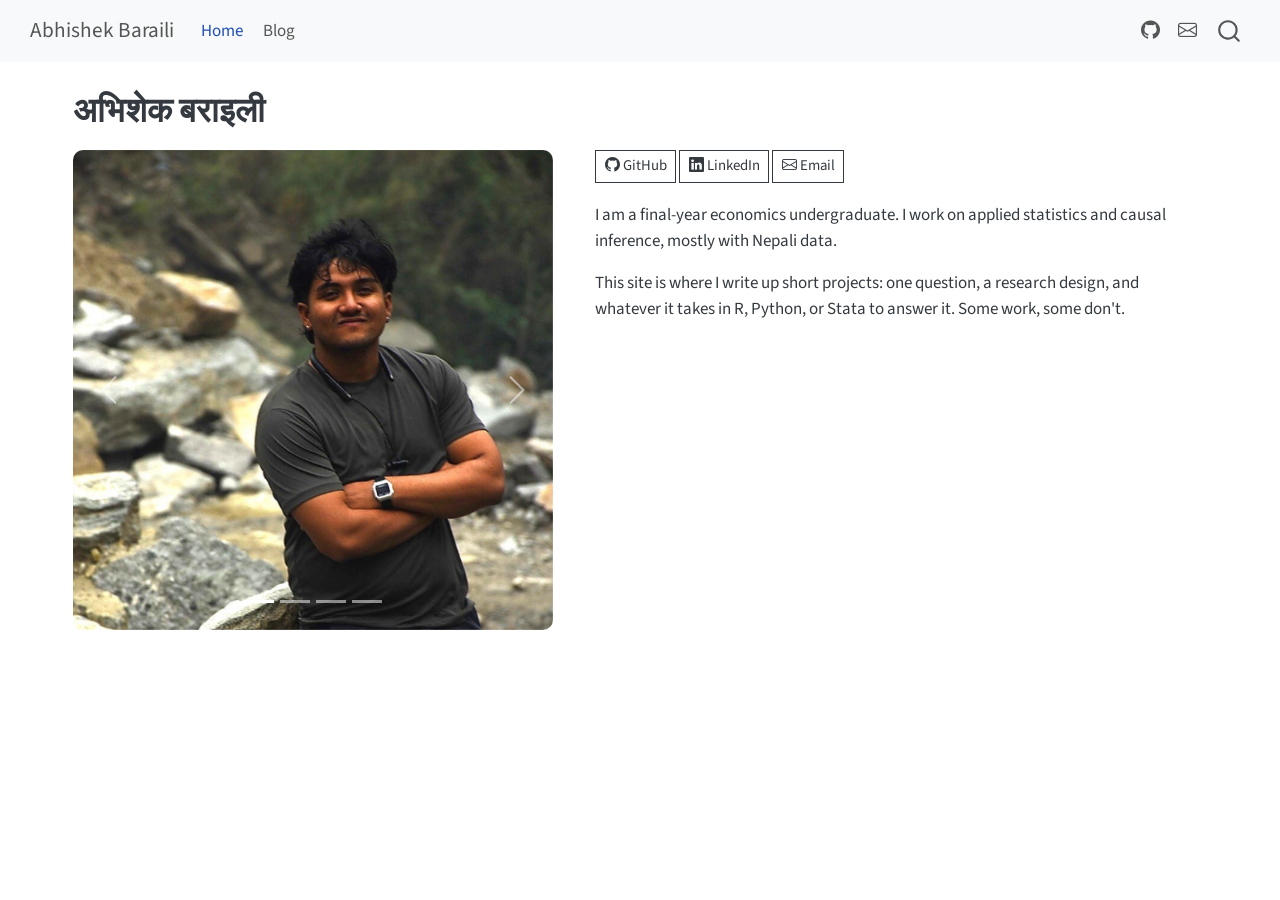
==== docs/index.html @ 5bc27751 "Align columns to top" ====
<!DOCTYPE html>
<html xmlns="http://www.w3.org/1999/xhtml" lang="en" xml:lang="en"><head>

<meta charset="utf-8">
<meta name="generator" content="quarto-1.9.38">

<meta name="viewport" content="width=device-width, initial-scale=1.0, user-scalable=yes">


<title>Abhishek Baraili</title>
<style>
/* Default styles provided by pandoc.
** See https://pandoc.org/MANUAL.html#variables-for-html for config info.
*/
code{white-space: pre-wrap;}
span.smallcaps{font-variant: small-caps;}
div.columns{display: flex; gap: min(4vw, 1.5em);}
div.column{flex: auto; overflow-x: auto;}
div.hanging-indent{margin-left: 1.5em; text-indent: -1.5em;}
ul.task-list{list-style: none;}
ul.task-list li input[type="checkbox"] {
  width: 0.8em;
  margin: 0 0.8em 0.2em -1em; /* quarto-specific, see https://github.com/quarto-dev/quarto-cli/issues/4556 */ 
  vertical-align: middle;
}
</style>


<script src="site_libs/quarto-nav/quarto-nav.js"></script>
<script src="site_libs/quarto-nav/headroom.min.js"></script>
<script src="site_libs/clipboard/clipboard.min.js"></script>
<script src="site_libs/quarto-search/autocomplete.umd.js"></script>
<script src="site_libs/quarto-search/fuse.min.js"></script>
<script src="site_libs/quarto-search/quarto-search.js"></script>
<meta name="quarto:offset" content="./">
<script src="site_libs/quarto-html/quarto.js" type="module"></script>
<script src="site_libs/quarto-html/tabsets/tabsets.js" type="module"></script>
<script src="site_libs/quarto-html/popper.min.js"></script>
<script src="site_libs/quarto-html/tippy.umd.min.js"></script>
<script src="site_libs/quarto-html/anchor.min.js"></script>
<link href="site_libs/quarto-html/tippy.css" rel="stylesheet">
<link href="site_libs/quarto-html/quarto-syntax-highlighting-15634bcf2e68342d4ad2dfa704d543f6.css" rel="stylesheet" id="quarto-text-highlighting-styles">
<script src="site_libs/bootstrap/bootstrap.min.js"></script>
<link href="site_libs/bootstrap/bootstrap-icons.css" rel="stylesheet">
<link href="site_libs/bootstrap/bootstrap-158031087360bce0ff56dc785ce39e06.min.css" rel="stylesheet" append-hash="true" id="quarto-bootstrap" data-mode="light">
<script id="quarto-search-options" type="application/json">{
  "location": "navbar",
  "copy-button": false,
  "collapse-after": 3,
  "panel-placement": "end",
  "type": "overlay",
  "limit": 50,
  "keyboard-shortcut": [
    "f",
    "/",
    "s"
  ],
  "show-item-context": false,
  "language": {
    "search-no-results-text": "No results",
    "search-matching-documents-text": "matching documents",
    "search-copy-link-title": "Copy link to search",
    "search-hide-matches-text": "Hide additional matches",
    "search-more-match-text": "more match in this document",
    "search-more-matches-text": "more matches in this document",
    "search-clear-button-title": "Clear",
    "search-text-placeholder": "",
    "search-detached-cancel-button-title": "Cancel",
    "search-submit-button-title": "Submit",
    "search-label": "Search"
  }
}</script>


<link rel="stylesheet" href="styles.css">
</head>

<body class="nav-fixed quarto-light">

<div id="quarto-search-results"></div>
  <header id="quarto-header" class="headroom fixed-top">
    <nav class="navbar navbar-expand-lg " data-bs-theme="dark">
      <div class="navbar-container container-fluid">
      <div class="navbar-brand-container mx-auto">
    <a class="navbar-brand" href="./index.html">
    <span class="navbar-title">Abhishek Baraili</span>
    </a>
  </div>
            <div id="quarto-search" class="" title="Search"></div>
          <button class="navbar-toggler" type="button" data-bs-toggle="collapse" data-bs-target="#navbarCollapse" aria-controls="navbarCollapse" role="menu" aria-expanded="false" aria-label="Toggle navigation" onclick="if (window.quartoToggleHeadroom) { window.quartoToggleHeadroom(); }">
  <span class="navbar-toggler-icon"></span>
</button>
          <div class="collapse navbar-collapse" id="navbarCollapse">
            <ul class="navbar-nav navbar-nav-scroll me-auto">
  <li class="nav-item">
    <a class="nav-link active" href="./index.html" aria-current="page"> 
<span class="menu-text">Home</span></a>
  </li>  
  <li class="nav-item">
    <a class="nav-link" href="./posts/index.html"> 
<span class="menu-text">Blog</span></a>
  </li>  
</ul>
            <ul class="navbar-nav navbar-nav-scroll ms-auto">
  <li class="nav-item compact">
    <a class="nav-link" href="https://github.com/abhishekbaraili"> <i class="bi bi-github" role="img">
</i> 
<span class="menu-text"></span></a>
  </li>  
  <li class="nav-item compact">
    <a class="nav-link" href="mailto:abhishek_becon2022@kusoa.edu.np"> <i class="bi bi-envelope" role="img">
</i> 
<span class="menu-text"></span></a>
  </li>  
</ul>
          </div> <!-- /navcollapse -->
            <div class="quarto-navbar-tools">
</div>
      </div> <!-- /container-fluid -->
    </nav>
</header>
<!-- content -->
<div id="quarto-content" class="quarto-container page-columns page-rows-contents page-layout-full page-navbar">
<!-- sidebar -->
<!-- margin-sidebar -->
    
<!-- main -->
<main class="content column-page" id="quarto-document-content"><header id="title-block-header" class="quarto-title-block"><h1 style="margin-top:0;" class="title display-7">अभिशेक बराइली</h1></header>




<div style="display:flex; flex-wrap:wrap; gap:2.5rem; align-items:flex-start; margin-top:1rem;">

  <div style="flex:1 1 340px; min-width:300px; max-width:480px;">
    <div id="photoCarousel" class="carousel slide" data-bs-ride="carousel">
      <div class="carousel-indicators">
        <button type="button" data-bs-target="#photoCarousel" data-bs-slide-to="0" class="active" aria-label="Photo 1"></button>
        <button type="button" data-bs-target="#photoCarousel" data-bs-slide-to="1" aria-label="Photo 2"></button>
        <button type="button" data-bs-target="#photoCarousel" data-bs-slide-to="2" aria-label="Photo 3"></button>
        <button type="button" data-bs-target="#photoCarousel" data-bs-slide-to="3" aria-label="Photo 4"></button>
      </div>
      <div class="carousel-inner" style="border-radius:10px;">
        <div class="carousel-item active">
          <img src="profile.jpg" class="d-block w-100" style="height:480px; object-fit:cover;" alt="Abhishek">
        </div>
        <div class="carousel-item">
          <img src="photos/scene.jpg" class="d-block w-100" style="height:480px; object-fit:cover;" alt="Scene">
        </div>
        <div class="carousel-item">
          <img src="photos/cafe.jpg" class="d-block w-100" style="height:480px; object-fit:cover;" alt="Cafe">
        </div>
        <div class="carousel-item">
          <img src="photos/guitar.jpg" class="d-block w-100" style="height:480px; object-fit:cover;" alt="Guitar">
        </div>
      </div>
      <button class="carousel-control-prev" type="button" data-bs-target="#photoCarousel" data-bs-slide="prev">
        <span class="carousel-control-prev-icon" aria-hidden="true"></span>
        <span class="visually-hidden">Previous</span>
      </button>
      <button class="carousel-control-next" type="button" data-bs-target="#photoCarousel" data-bs-slide="next">
        <span class="carousel-control-next-icon" aria-hidden="true"></span>
        <span class="visually-hidden">Next</span>
      </button>
    </div>
  </div>

  <div style="flex:1 1 340px; min-width:300px;">
    

    <p style="margin-bottom:1.2rem;">
      <a href="https://github.com/abhishekbaraili" class="btn btn-outline-dark btn-sm"><i class="bi bi-github"></i> GitHub</a>
      <a href="https://www.linkedin.com/in/REPLACE-ME" class="btn btn-outline-dark btn-sm"><i class="bi bi-linkedin"></i> LinkedIn</a>
      <a href="mailto:abhishek_becon2022@kusoa.edu.np" class="btn btn-outline-dark btn-sm"><i class="bi bi-envelope"></i> Email</a>
    </p>

    <p>I am a final-year economics undergraduate. I work on applied statistics and causal inference, mostly with Nepali data.</p>

    <p>This site is where I write up short projects: one question, a research design, and whatever it takes in R, Python, or Stata to answer it. Some work, some don't.</p>
  </div>

</div>



</main> <!-- /main -->
<script id="quarto-html-after-body" type="application/javascript">
  window.document.addEventListener("DOMContentLoaded", function (event) {
    const icon = "";
    const anchorJS = new window.AnchorJS();
    anchorJS.options = {
      placement: 'right',
      icon: icon
    };
    anchorJS.add('.anchored');
    const isCodeAnnotation = (el) => {
      for (const clz of el.classList) {
        if (clz.startsWith('code-annotation-')) {                     
          return true;
        }
      }
      return false;
    }
    const onCopySuccess = function(e) {
      // button target
      const button = e.trigger;
      // don't keep focus
      button.blur();
      // flash "checked"
      button.classList.add('code-copy-button-checked');
      var currentTitle = button.getAttribute("title");
      button.setAttribute("title", "Copied!");
      let tooltip;
      if (window.bootstrap) {
        button.setAttribute("data-bs-toggle", "tooltip");
        button.setAttribute("data-bs-placement", "left");
        button.setAttribute("data-bs-title", "Copied!");
        tooltip = new bootstrap.Tooltip(button, 
          { trigger: "manual", 
            customClass: "code-copy-button-tooltip",
            offset: [0, -8]});
        tooltip.show();    
      }
      setTimeout(function() {
        if (tooltip) {
          tooltip.hide();
          button.removeAttribute("data-bs-title");
          button.removeAttribute("data-bs-toggle");
          button.removeAttribute("data-bs-placement");
        }
        button.setAttribute("title", currentTitle);
        button.classList.remove('code-copy-button-checked');
      }, 1000);
      // clear code selection
      e.clearSelection();
    }
    const getTextToCopy = function(trigger) {
      const outerScaffold = trigger.parentElement.cloneNode(true);
      const codeEl = outerScaffold.querySelector('code');
      for (const childEl of codeEl.children) {
        if (isCodeAnnotation(childEl)) {
          childEl.remove();
        }
      }
      return codeEl.innerText;
    }
    const clipboard = new window.ClipboardJS('.code-copy-button:not([data-in-quarto-modal])', {
      text: getTextToCopy
    });
    clipboard.on('success', onCopySuccess);
    if (window.document.getElementById('quarto-embedded-source-code-modal')) {
      const clipboardModal = new window.ClipboardJS('.code-copy-button[data-in-quarto-modal]', {
        text: getTextToCopy,
        container: window.document.getElementById('quarto-embedded-source-code-modal')
      });
      clipboardModal.on('success', onCopySuccess);
    }
      var localhostRegex = new RegExp(/^(?:http|https):\/\/localhost\:?[0-9]*\//);
      var mailtoRegex = new RegExp(/^mailto:/);
        var filterRegex = new RegExp("https:\/\/abhishekbaraili\.github\.io");
      var isInternal = (href) => {
          return filterRegex.test(href) || localhostRegex.test(href) || mailtoRegex.test(href);
      }
      // Inspect non-navigation links and adorn them if external
     var links = window.document.querySelectorAll('a[href]:not(.nav-link):not(.navbar-brand):not(.toc-action):not(.sidebar-link):not(.sidebar-item-toggle):not(.pagination-link):not(.no-external):not([aria-hidden]):not(.dropdown-item):not(.quarto-navigation-tool):not(.about-link)');
      for (var i=0; i<links.length; i++) {
        const link = links[i];
        if (!isInternal(link.href)) {
          // undo the damage that might have been done by quarto-nav.js in the case of
          // links that we want to consider external
          if (link.dataset.originalHref !== undefined) {
            link.href = link.dataset.originalHref;
          }
        }
      }
    function tippyHover(el, contentFn, onTriggerFn, onUntriggerFn) {
      const config = {
        allowHTML: true,
        maxWidth: 500,
        delay: 100,
        arrow: false,
        appendTo: function(el) {
            return el.parentElement;
        },
        interactive: true,
        interactiveBorder: 10,
        theme: 'quarto',
        placement: 'bottom-start',
      };
      if (contentFn) {
        config.content = contentFn;
      }
      if (onTriggerFn) {
        config.onTrigger = onTriggerFn;
      }
      if (onUntriggerFn) {
        config.onUntrigger = onUntriggerFn;
      }
      window.tippy(el, config); 
    }
    const noterefs = window.document.querySelectorAll('a[role="doc-noteref"]');
    for (var i=0; i<noterefs.length; i++) {
      const ref = noterefs[i];
      tippyHover(ref, function() {
        // use id or data attribute instead here
        let href = ref.getAttribute('data-footnote-href') || ref.getAttribute('href');
        try { href = new URL(href).hash; } catch {}
        const id = href.replace(/^#\/?/, "");
        const note = window.document.getElementById(id);
        if (note) {
          return note.innerHTML;
        } else {
          return "";
        }
      });
    }
    const xrefs = window.document.querySelectorAll('a.quarto-xref');
    const processXRef = (id, note) => {
      // Strip column container classes
      const stripColumnClz = (el) => {
        el.classList.remove("page-full", "page-columns");
        if (el.children) {
          for (const child of el.children) {
            stripColumnClz(child);
          }
        }
      }
      stripColumnClz(note)
      if (id === null || id.startsWith('sec-')) {
        // Special case sections, only their first couple elements
        const container = document.createElement("div");
        if (note.children && note.children.length > 2) {
          container.appendChild(note.children[0].cloneNode(true));
          for (let i = 1; i < note.children.length; i++) {
            const child = note.children[i];
            if (child.tagName === "P" && child.innerText === "") {
              continue;
            } else {
              container.appendChild(child.cloneNode(true));
              break;
            }
          }
          if (window.Quarto?.typesetMath) {
            window.Quarto.typesetMath(container);
          }
          return container.innerHTML
        } else {
          if (window.Quarto?.typesetMath) {
            window.Quarto.typesetMath(note);
          }
          return note.innerHTML;
        }
      } else {
        // Remove any anchor links if they are present
        const anchorLink = note.querySelector('a.anchorjs-link');
        if (anchorLink) {
          anchorLink.remove();
        }
        if (window.Quarto?.typesetMath) {
          window.Quarto.typesetMath(note);
        }
        if (note.classList.contains("callout")) {
          return note.outerHTML;
        } else {
          return note.innerHTML;
        }
      }
    }
    for (var i=0; i<xrefs.length; i++) {
      const xref = xrefs[i];
      tippyHover(xref, undefined, function(instance) {
        instance.disable();
        let url = xref.getAttribute('href');
        let hash = undefined; 
        if (url.startsWith('#')) {
          hash = url;
        } else {
          try { hash = new URL(url).hash; } catch {}
        }
        if (hash) {
          const id = hash.replace(/^#\/?/, "");
          const note = window.document.getElementById(id);
          if (note !== null) {
            try {
              const html = processXRef(id, note.cloneNode(true));
              instance.setContent(html);
            } finally {
              instance.enable();
              instance.show();
            }
          } else {
            // See if we can fetch this
            fetch(url.split('#')[0])
            .then(res => res.text())
            .then(html => {
              const parser = new DOMParser();
              const htmlDoc = parser.parseFromString(html, "text/html");
              const note = htmlDoc.getElementById(id);
              if (note !== null) {
                const html = processXRef(id, note);
                instance.setContent(html);
              } 
            }).finally(() => {
              instance.enable();
              instance.show();
            });
          }
        } else {
          // See if we can fetch a full url (with no hash to target)
          // This is a special case and we should probably do some content thinning / targeting
          fetch(url)
          .then(res => res.text())
          .then(html => {
            const parser = new DOMParser();
            const htmlDoc = parser.parseFromString(html, "text/html");
            const note = htmlDoc.querySelector('main.content');
            if (note !== null) {
              // This should only happen for chapter cross references
              // (since there is no id in the URL)
              // remove the first header
              if (note.children.length > 0 && note.children[0].tagName === "HEADER") {
                note.children[0].remove();
              }
              const html = processXRef(null, note);
              instance.setContent(html);
            } 
          }).finally(() => {
            instance.enable();
            instance.show();
          });
        }
      }, function(instance) {
      });
    }
        let selectedAnnoteEl;
        const selectorForAnnotation = ( cell, annotation) => {
          let cellAttr = 'data-code-cell="' + cell + '"';
          let lineAttr = 'data-code-annotation="' +  annotation + '"';
          const selector = 'span[' + cellAttr + '][' + lineAttr + ']';
          return selector;
        }
        const selectCodeLines = (annoteEl) => {
          const doc = window.document;
          const targetCell = annoteEl.getAttribute("data-target-cell");
          const targetAnnotation = annoteEl.getAttribute("data-target-annotation");
          const annoteSpan = window.document.querySelector(selectorForAnnotation(targetCell, targetAnnotation));
          const lines = annoteSpan.getAttribute("data-code-lines").split(",");
          const lineIds = lines.map((line) => {
            return targetCell + "-" + line;
          })
          let top = null;
          let height = null;
          let parent = null;
          if (lineIds.length > 0) {
              //compute the position of the single el (top and bottom and make a div)
              const el = window.document.getElementById(lineIds[0]);
              top = el.offsetTop;
              height = el.offsetHeight;
              parent = el.parentElement.parentElement;
            if (lineIds.length > 1) {
              const lastEl = window.document.getElementById(lineIds[lineIds.length - 1]);
              const bottom = lastEl.offsetTop + lastEl.offsetHeight;
              height = bottom - top;
            }
            if (top !== null && height !== null && parent !== null) {
              // cook up a div (if necessary) and position it 
              let div = window.document.getElementById("code-annotation-line-highlight");
              if (div === null) {
                div = window.document.createElement("div");
                div.setAttribute("id", "code-annotation-line-highlight");
                div.style.position = 'absolute';
                parent.appendChild(div);
              }
              div.style.top = top - 2 + "px";
              div.style.height = height + 4 + "px";
              div.style.left = 0;
              let gutterDiv = window.document.getElementById("code-annotation-line-highlight-gutter");
              if (gutterDiv === null) {
                gutterDiv = window.document.createElement("div");
                gutterDiv.setAttribute("id", "code-annotation-line-highlight-gutter");
                gutterDiv.style.position = 'absolute';
                const codeCell = window.document.getElementById(targetCell);
                const gutter = codeCell.querySelector('.code-annotation-gutter');
                gutter.appendChild(gutterDiv);
              }
              gutterDiv.style.top = top - 2 + "px";
              gutterDiv.style.height = height + 4 + "px";
            }
            selectedAnnoteEl = annoteEl;
          }
        };
        const unselectCodeLines = () => {
          const elementsIds = ["code-annotation-line-highlight", "code-annotation-line-highlight-gutter"];
          elementsIds.forEach((elId) => {
            const div = window.document.getElementById(elId);
            if (div) {
              div.remove();
            }
          });
          selectedAnnoteEl = undefined;
        };
          // Handle positioning of the toggle
      window.addEventListener(
        "resize",
        throttle(() => {
          elRect = undefined;
          if (selectedAnnoteEl) {
            selectCodeLines(selectedAnnoteEl);
          }
        }, 10)
      );
      function throttle(fn, ms) {
      let throttle = false;
      let timer;
        return (...args) => {
          if(!throttle) { // first call gets through
              fn.apply(this, args);
              throttle = true;
          } else { // all the others get throttled
              if(timer) clearTimeout(timer); // cancel #2
              timer = setTimeout(() => {
                fn.apply(this, args);
                timer = throttle = false;
              }, ms);
          }
        };
      }
        // Attach click handler to the DT
        const annoteDls = window.document.querySelectorAll('dt[data-target-cell]');
        for (const annoteDlNode of annoteDls) {
          annoteDlNode.addEventListener('click', (event) => {
            const clickedEl = event.target;
            if (clickedEl !== selectedAnnoteEl) {
              unselectCodeLines();
              const activeEl = window.document.querySelector('dt[data-target-cell].code-annotation-active');
              if (activeEl) {
                activeEl.classList.remove('code-annotation-active');
              }
              selectCodeLines(clickedEl);
              clickedEl.classList.add('code-annotation-active');
            } else {
              // Unselect the line
              unselectCodeLines();
              clickedEl.classList.remove('code-annotation-active');
            }
          });
        }
    const findCites = (el) => {
      const parentEl = el.parentElement;
      if (parentEl) {
        const cites = parentEl.dataset.cites;
        if (cites) {
          return {
            el,
            cites: cites.split(' ')
          };
        } else {
          return findCites(el.parentElement)
        }
      } else {
        return undefined;
      }
    };
    var bibliorefs = window.document.querySelectorAll('a[role="doc-biblioref"]');
    for (var i=0; i<bibliorefs.length; i++) {
      const ref = bibliorefs[i];
      const citeInfo = findCites(ref);
      if (citeInfo) {
        tippyHover(citeInfo.el, function() {
          var popup = window.document.createElement('div');
          citeInfo.cites.forEach(function(cite) {
            var citeDiv = window.document.createElement('div');
            citeDiv.classList.add('hanging-indent');
            citeDiv.classList.add('csl-entry');
            var biblioDiv = window.document.getElementById('ref-' + cite);
            if (biblioDiv) {
              citeDiv.innerHTML = biblioDiv.innerHTML;
            }
            popup.appendChild(citeDiv);
          });
          return popup.innerHTML;
        });
      }
    }
  });
  </script>
</div> <!-- /content -->




</body></html>
---- docs/site_libs/quarto-html/tippy.css ----
.tippy-box[data-animation=fade][data-state=hidden]{opacity:0}[data-tippy-root]{max-width:calc(100vw - 10px)}.tippy-box{position:relative;background-color:#333;color:#fff;border-radius:4px;font-size:14px;line-height:1.4;white-space:normal;outline:0;transition-property:transform,visibility,opacity}.tippy-box[data-placement^=top]>.tippy-arrow{bottom:0}.tippy-box[data-placement^=top]>.tippy-arrow:before{bottom:-7px;left:0;border-width:8px 8px 0;border-top-color:initial;transform-origin:center top}.tippy-box[data-placement^=bottom]>.tippy-arrow{top:0}.tippy-box[data-placement^=bottom]>.tippy-arrow:before{top:-7px;left:0;border-width:0 8px 8px;border-bottom-color:initial;transform-origin:center bottom}.tippy-box[data-placement^=left]>.tippy-arrow{right:0}.tippy-box[data-placement^=left]>.tippy-arrow:before{border-width:8px 0 8px 8px;border-left-color:initial;right:-7px;transform-origin:center left}.tippy-box[data-placement^=right]>.tippy-arrow{left:0}.tippy-box[data-placement^=right]>.tippy-arrow:before{left:-7px;border-width:8px 8px 8px 0;border-right-color:initial;transform-origin:center right}.tippy-box[data-inertia][data-state=visible]{transition-timing-function:cubic-bezier(.54,1.5,.38,1.11)}.tippy-arrow{width:16px;height:16px;color:#333}.tippy-arrow:before{content:"";position:absolute;border-color:transparent;border-style:solid}.tippy-content{position:relative;padding:5px 9px;z-index:1}
---- docs/site_libs/quarto-html/quarto-syntax-highlighting-15634bcf2e68342d4ad2dfa704d543f6.css ----
/* quarto syntax highlight colors */
:root {
  --quarto-hl-ot-color: #003B4F;
  --quarto-hl-at-color: #657422;
  --quarto-hl-ss-color: #20794D;
  --quarto-hl-an-color: #5E5E5E;
  --quarto-hl-fu-color: #4758AB;
  --quarto-hl-st-color: #20794D;
  --quarto-hl-cf-color: #003B4F;
  --quarto-hl-op-color: #5E5E5E;
  --quarto-hl-er-color: #AD0000;
  --quarto-hl-bn-color: #AD0000;
  --quarto-hl-al-color: #AD0000;
  --quarto-hl-va-color: #111111;
  --quarto-hl-bu-color: inherit;
  --quarto-hl-ex-color: inherit;
  --quarto-hl-pp-color: #AD0000;
  --quarto-hl-in-color: #5E5E5E;
  --quarto-hl-vs-color: #20794D;
  --quarto-hl-wa-color: #5E5E5E;
  --quarto-hl-do-color: #5E5E5E;
  --quarto-hl-im-color: #00769E;
  --quarto-hl-ch-color: #20794D;
  --quarto-hl-dt-color: #AD0000;
  --quarto-hl-fl-color: #AD0000;
  --quarto-hl-co-color: #5E5E5E;
  --quarto-hl-cv-color: #5E5E5E;
  --quarto-hl-cn-color: #8f5902;
  --quarto-hl-sc-color: #5E5E5E;
  --quarto-hl-dv-color: #AD0000;
  --quarto-hl-kw-color: #003B4F;
}

/* other quarto variables */
:root {
  --quarto-font-monospace: SFMono-Regular, Menlo, Monaco, Consolas, "Liberation Mono", "Courier New", monospace;
}

/* syntax highlight based on Pandoc's rules */
pre > code.sourceCode > span {
  color: #003B4F;
}

code.sourceCode > span {
  color: #003B4F;
}

div.sourceCode,
div.sourceCode pre.sourceCode {
  color: #003B4F;
}

/* Normal */
code span {
  color: #003B4F;
}

/* Alert */
code span.al {
  color: #AD0000;
  font-style: inherit;
}

/* Annotation */
code span.an {
  color: #5E5E5E;
  font-style: inherit;
}

/* Attribute */
code span.at {
  color: #657422;
  font-style: inherit;
}

/* BaseN */
code span.bn {
  color: #AD0000;
  font-style: inherit;
}

/* BuiltIn */
code span.bu {
  font-style: inherit;
}

/* ControlFlow */
code span.cf {
  color: #003B4F;
  font-weight: bold;
  font-style: inherit;
}

/* Char */
code span.ch {
  color: #20794D;
  font-style: inherit;
}

/* Constant */
code span.cn {
  color: #8f5902;
  font-style: inherit;
}

/* Comment */
code span.co {
  color: #5E5E5E;
  font-style: inherit;
}

/* CommentVar */
code span.cv {
  color: #5E5E5E;
  font-style: italic;
}

/* Documentation */
code span.do {
  color: #5E5E5E;
  font-style: italic;
}

/* DataType */
code span.dt {
  color: #AD0000;
  font-style: inherit;
}

/* DecVal */
code span.dv {
  color: #AD0000;
  font-style: inherit;
}

/* Error */
code span.er {
  color: #AD0000;
  font-style: inherit;
}

/* Extension */
code span.ex {
  font-style: inherit;
}

/* Float */
code span.fl {
  color: #AD0000;
  font-style: inherit;
}

/* Function */
code span.fu {
  color: #4758AB;
  font-style: inherit;
}

/* Import */
code span.im {
  color: #00769E;
  font-style: inherit;
}

/* Information */
code span.in {
  color: #5E5E5E;
  font-style: inherit;
}

/* Keyword */
code span.kw {
  color: #003B4F;
  font-weight: bold;
  font-style: inherit;
}

/* Operator */
code span.op {
  color: #5E5E5E;
  font-style: inherit;
}

/* Other */
code span.ot {
  color: #003B4F;
  font-style: inherit;
}

/* Preprocessor */
code span.pp {
  color: #AD0000;
  font-style: inherit;
}

/* SpecialChar */
code span.sc {
  color: #5E5E5E;
  font-style: inherit;
}

/* SpecialString */
code span.ss {
  color: #20794D;
  font-style: inherit;
}

/* String */
code span.st {
  color: #20794D;
  font-style: inherit;
}

/* Variable */
code span.va {
  color: #111111;
  font-style: inherit;
}

/* VerbatimString */
code span.vs {
  color: #20794D;
  font-style: inherit;
}

/* Warning */
code span.wa {
  color: #5E5E5E;
  font-style: italic;
}

.prevent-inlining {
  content: "</";
}

/*# sourceMappingURL=f23921c56f73e400b49028c9186a1aa0.css.map */
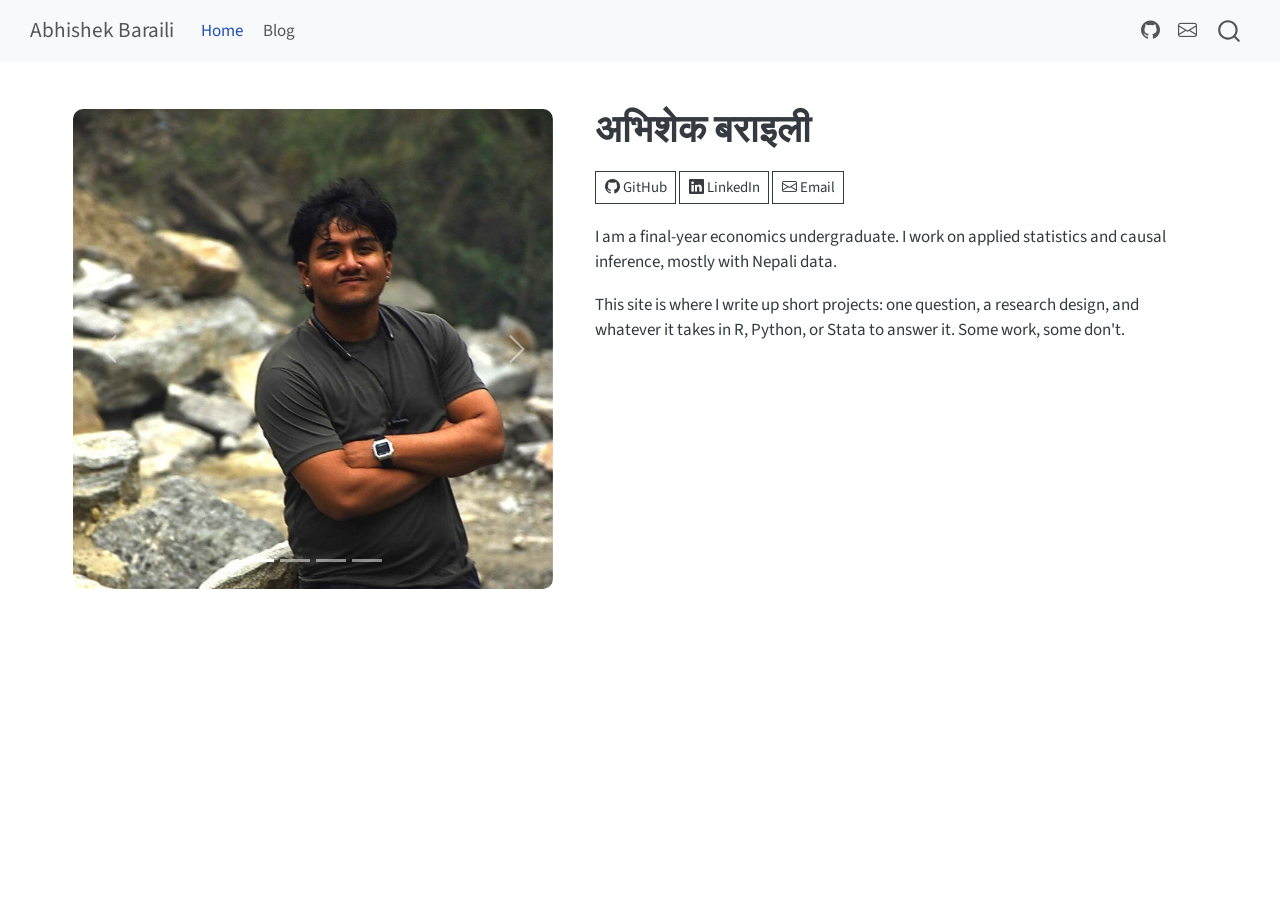
==== commit 1f79008d: "Name as styled div so it stays in place" ====
--- a/docs/index.html
+++ b/docs/index.html
@@ -125,7 +125,7 @@
 <!-- margin-sidebar -->
     
 <!-- main -->
-<main class="content column-page" id="quarto-document-content"><header id="title-block-header" class="quarto-title-block"><h1 style="margin-top:0;" class="title display-7">अभिशेक बराइली</h1></header>
+<main class="content column-page" id="quarto-document-content"><header id="title-block-header" class="quarto-title-block"></header>
 
 
 
@@ -166,7 +166,7 @@
   </div>
 
   <div style="flex:1 1 340px; min-width:300px;">
-    
+    <div style="font-size:2.25rem; font-weight:700; line-height:1.1; margin-top:0; margin-bottom:1.2rem;">अभिशेक बराइली</div>
 
     <p style="margin-bottom:1.2rem;">
       <a href="https://github.com/abhishekbaraili" class="btn btn-outline-dark btn-sm"><i class="bi bi-github"></i> GitHub</a>
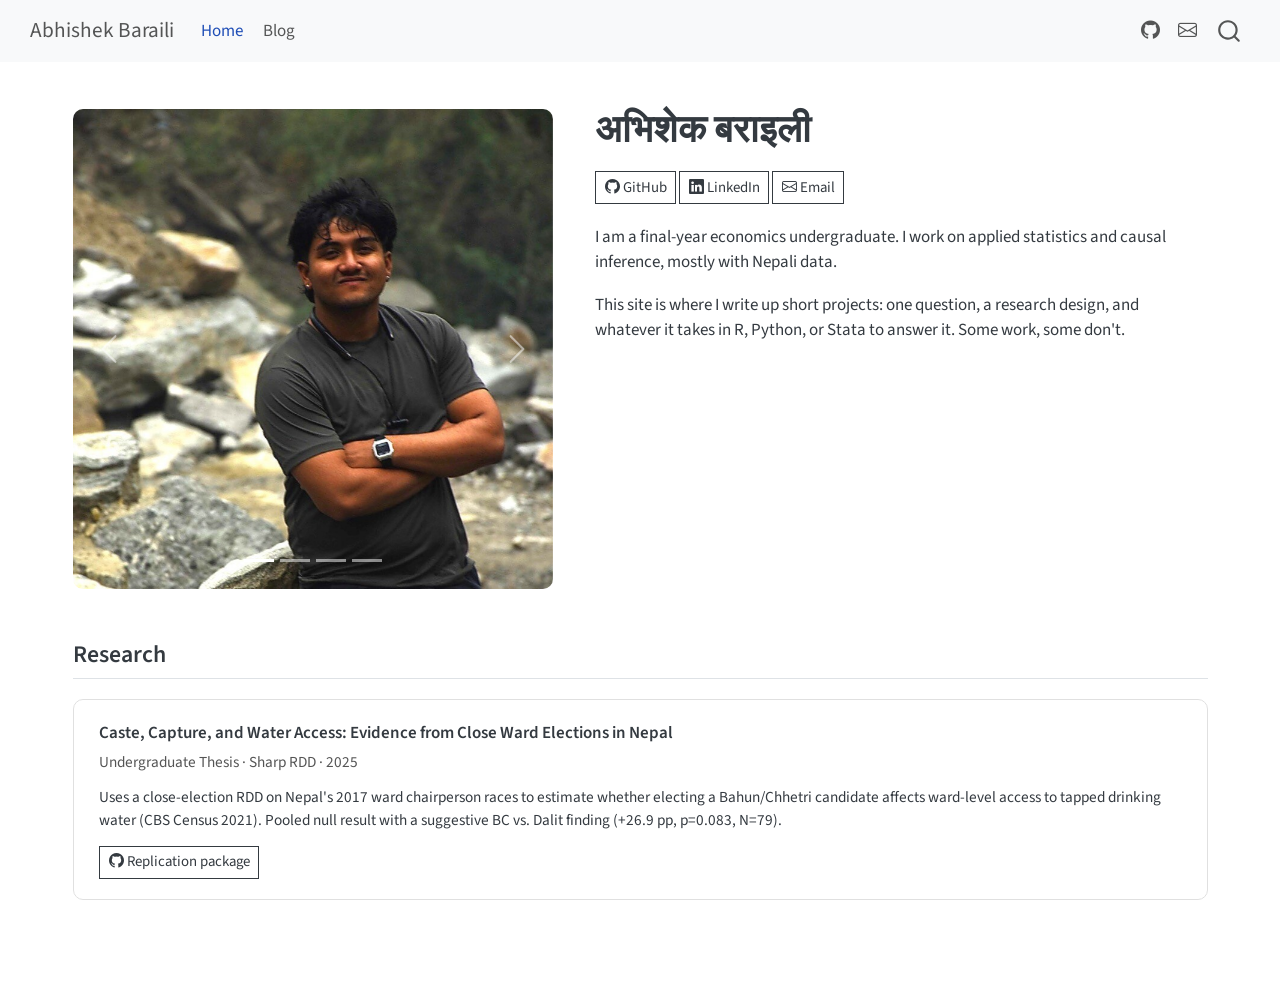
==== commit da7c5542: "Add research section with RDD replication link" ====
--- a/docs/index.html
+++ b/docs/index.html
@@ -170,13 +170,24 @@
 
     <p style="margin-bottom:1.2rem;">
       <a href="https://github.com/abhishekbaraili" class="btn btn-outline-dark btn-sm"><i class="bi bi-github"></i> GitHub</a>
-      <a href="https://www.linkedin.com/in/REPLACE-ME" class="btn btn-outline-dark btn-sm"><i class="bi bi-linkedin"></i> LinkedIn</a>
+      <a href="https://www.linkedin.com/in/abhishek-baraili-77b1aa29a/" class="btn btn-outline-dark btn-sm"><i class="bi bi-linkedin"></i> LinkedIn</a>
       <a href="mailto:abhishek_becon2022@kusoa.edu.np" class="btn btn-outline-dark btn-sm"><i class="bi bi-envelope"></i> Email</a>
     </p>
 
     <p>I am a final-year economics undergraduate. I work on applied statistics and causal inference, mostly with Nepali data.</p>
 
     <p>This site is where I write up short projects: one question, a research design, and whatever it takes in R, Python, or Stata to answer it. Some work, some don't.</p>
+  </div>
+
+</div>
+<div style="margin-top:3rem;">
+  <h2 style="font-size:1.4rem; font-weight:600; margin-bottom:1.2rem;" class="anchored">Research</h2>
+
+  <div style="border:1px solid #e0e0e0; border-radius:10px; padding:1.2rem 1.5rem; margin-bottom:1rem;">
+    <div style="font-weight:600; font-size:1rem; margin-bottom:0.3rem;">Caste, Capture, and Water Access: Evidence from Close Ward Elections in Nepal</div>
+    <div style="font-size:0.9rem; color:#555; margin-bottom:0.7rem;">Undergraduate Thesis · Sharp RDD · 2025</div>
+    <p style="font-size:0.9rem; margin-bottom:0.8rem;">Uses a close-election RDD on Nepal's 2017 ward chairperson races to estimate whether electing a Bahun/Chhetri candidate affects ward-level access to tapped drinking water (CBS Census 2021). Pooled null result with a suggestive BC vs. Dalit finding (+26.9 pp, p=0.083, N=79).</p>
+    <a href="https://github.com/abhishekbaraili/caste-water-rdd-nepal" class="btn btn-outline-dark btn-sm"><i class="bi bi-github"></i> Replication package</a>
   </div>
 
 </div>
--- a/docs/styles.css
+++ b/docs/styles.css
@@ -0,0 +1,4 @@
+/* css styles */
+#title-block-header .description {
+  display: none;
+}
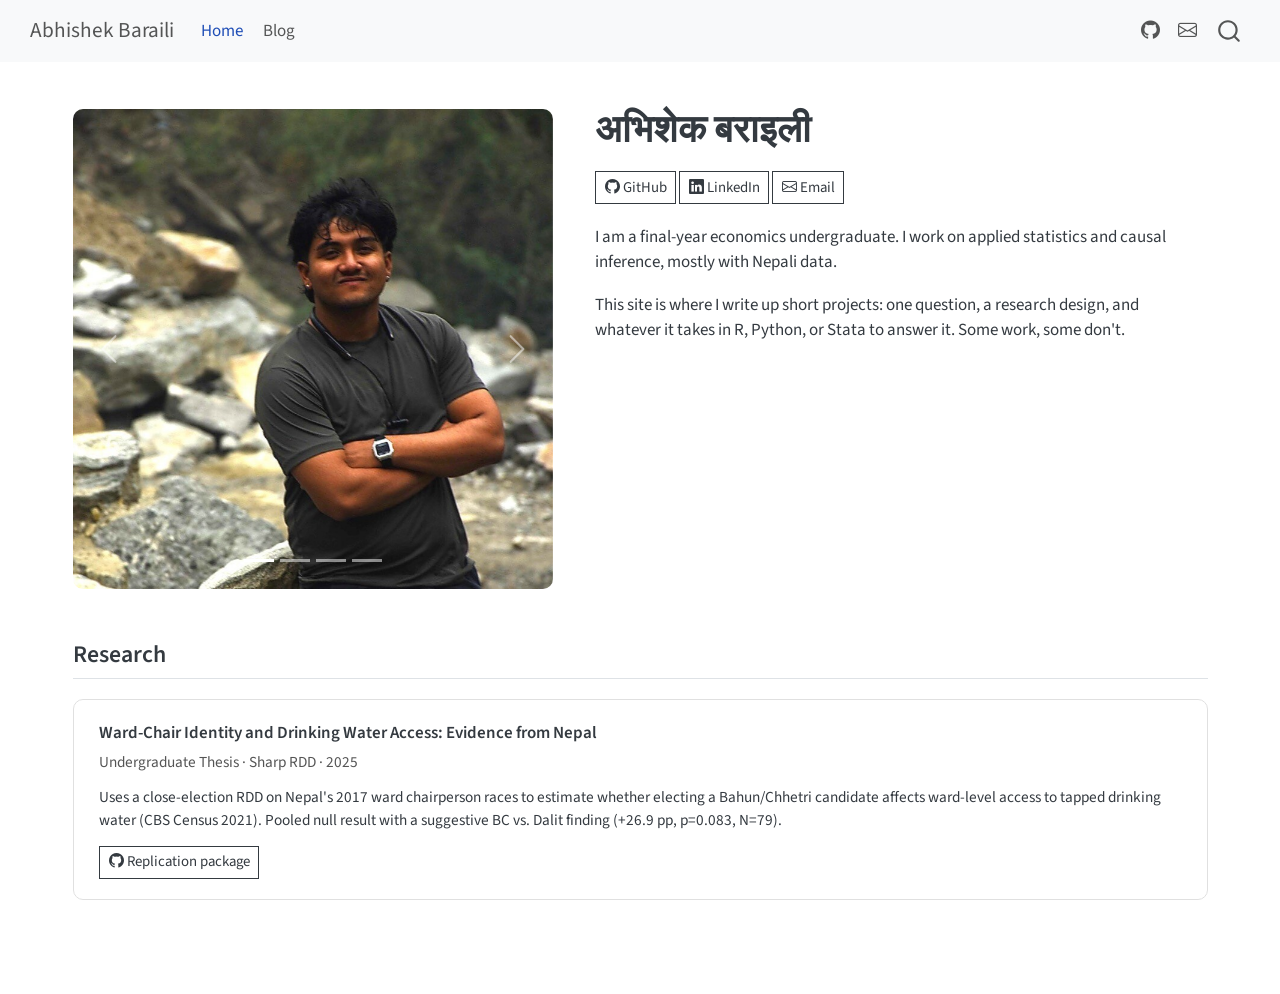
==== commit 6b927e61: "Fix thesis title on homepage" ====
--- a/docs/index.html
+++ b/docs/index.html
@@ -184,7 +184,7 @@
   <h2 style="font-size:1.4rem; font-weight:600; margin-bottom:1.2rem;" class="anchored">Research</h2>
 
   <div style="border:1px solid #e0e0e0; border-radius:10px; padding:1.2rem 1.5rem; margin-bottom:1rem;">
-    <div style="font-weight:600; font-size:1rem; margin-bottom:0.3rem;">Caste, Capture, and Water Access: Evidence from Close Ward Elections in Nepal</div>
+    <div style="font-weight:600; font-size:1rem; margin-bottom:0.3rem;">Ward-Chair Identity and Drinking Water Access: Evidence from Nepal</div>
     <div style="font-size:0.9rem; color:#555; margin-bottom:0.7rem;">Undergraduate Thesis · Sharp RDD · 2025</div>
     <p style="font-size:0.9rem; margin-bottom:0.8rem;">Uses a close-election RDD on Nepal's 2017 ward chairperson races to estimate whether electing a Bahun/Chhetri candidate affects ward-level access to tapped drinking water (CBS Census 2021). Pooled null result with a suggestive BC vs. Dalit finding (+26.9 pp, p=0.083, N=79).</p>
     <a href="https://github.com/abhishekbaraili/caste-water-rdd-nepal" class="btn btn-outline-dark btn-sm"><i class="bi bi-github"></i> Replication package</a>
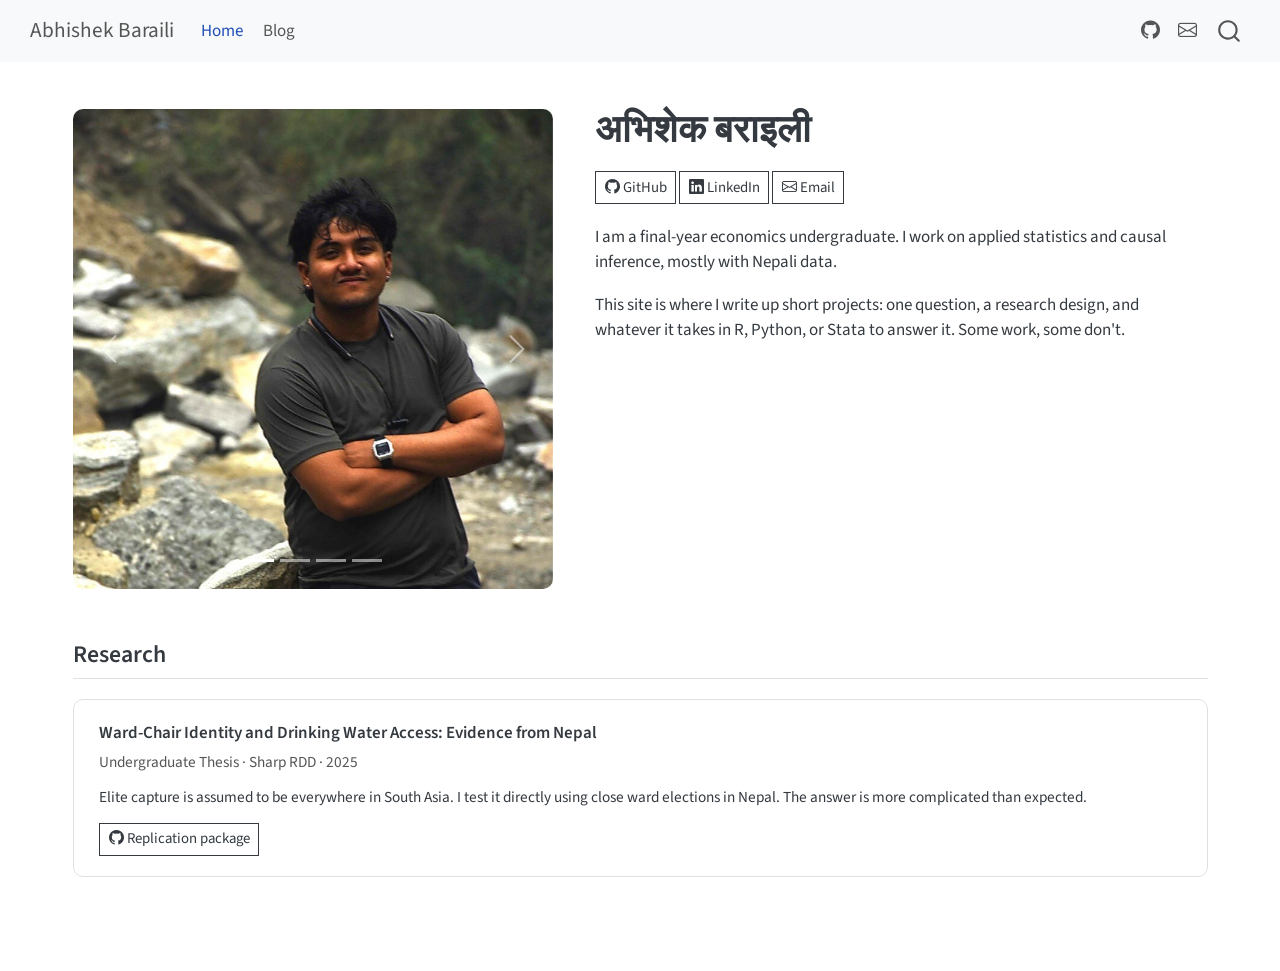
==== commit f20493bc: "Update thesis description on homepage" ====
--- a/docs/index.html
+++ b/docs/index.html
@@ -186,7 +186,7 @@
   <div style="border:1px solid #e0e0e0; border-radius:10px; padding:1.2rem 1.5rem; margin-bottom:1rem;">
     <div style="font-weight:600; font-size:1rem; margin-bottom:0.3rem;">Ward-Chair Identity and Drinking Water Access: Evidence from Nepal</div>
     <div style="font-size:0.9rem; color:#555; margin-bottom:0.7rem;">Undergraduate Thesis · Sharp RDD · 2025</div>
-    <p style="font-size:0.9rem; margin-bottom:0.8rem;">Uses a close-election RDD on Nepal's 2017 ward chairperson races to estimate whether electing a Bahun/Chhetri candidate affects ward-level access to tapped drinking water (CBS Census 2021). Pooled null result with a suggestive BC vs. Dalit finding (+26.9 pp, p=0.083, N=79).</p>
+    <p style="font-size:0.9rem; margin-bottom:0.8rem;">Elite capture is assumed to be everywhere in South Asia. I test it directly using close ward elections in Nepal. The answer is more complicated than expected.</p>
     <a href="https://github.com/abhishekbaraili/caste-water-rdd-nepal" class="btn btn-outline-dark btn-sm"><i class="bi bi-github"></i> Replication package</a>
   </div>
 
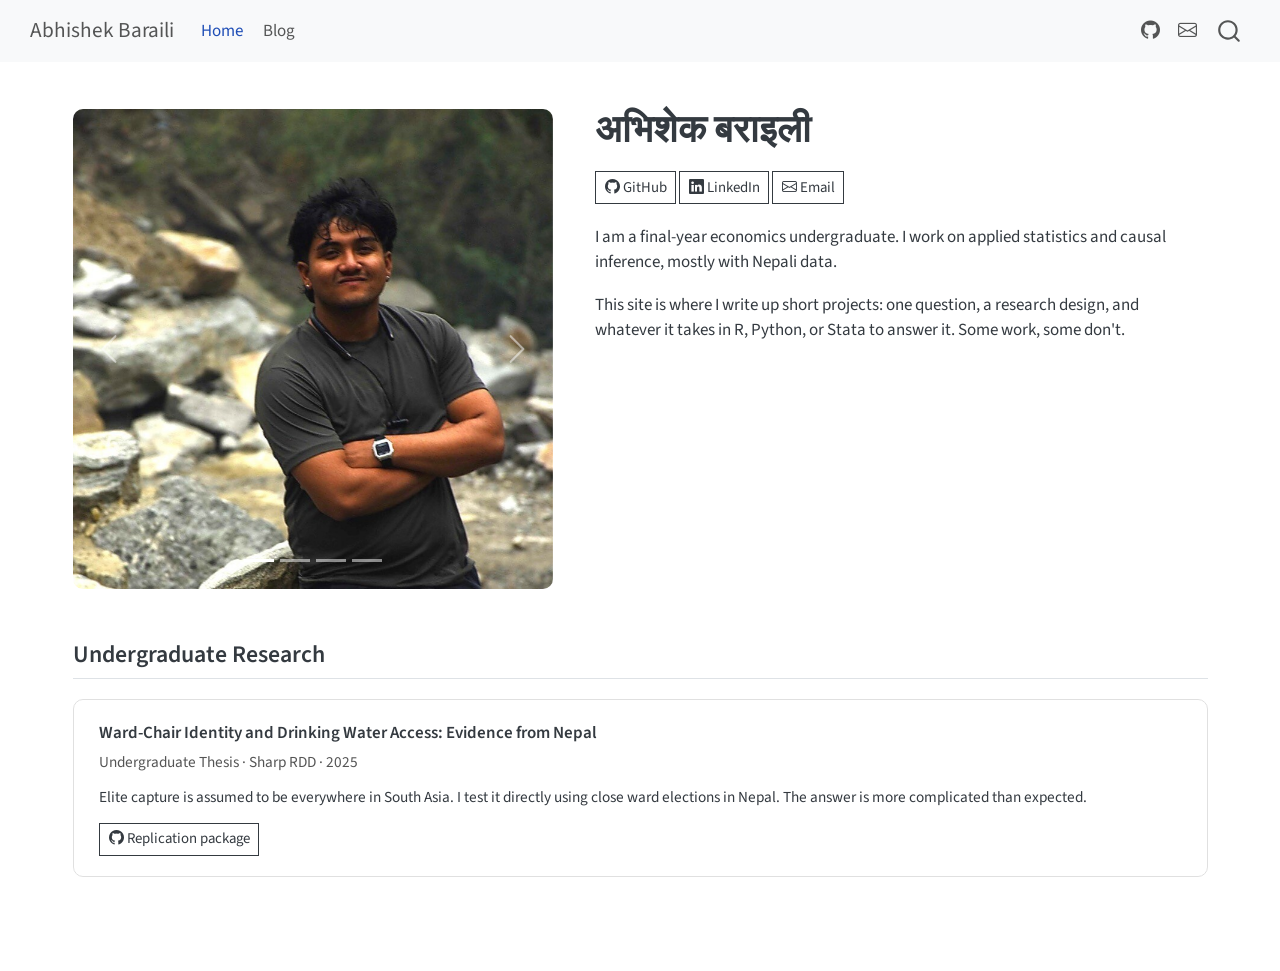
==== commit 152cbf23: "Rename Research section to Undergraduate Research" ====
--- a/docs/index.html
+++ b/docs/index.html
@@ -181,7 +181,7 @@
 
 </div>
 <div style="margin-top:3rem;">
-  <h2 style="font-size:1.4rem; font-weight:600; margin-bottom:1.2rem;" class="anchored">Research</h2>
+  <h2 style="font-size:1.4rem; font-weight:600; margin-bottom:1.2rem;" class="anchored">Undergraduate Research</h2>
 
   <div style="border:1px solid #e0e0e0; border-radius:10px; padding:1.2rem 1.5rem; margin-bottom:1rem;">
     <div style="font-weight:600; font-size:1rem; margin-bottom:0.3rem;">Ward-Chair Identity and Drinking Water Access: Evidence from Nepal</div>
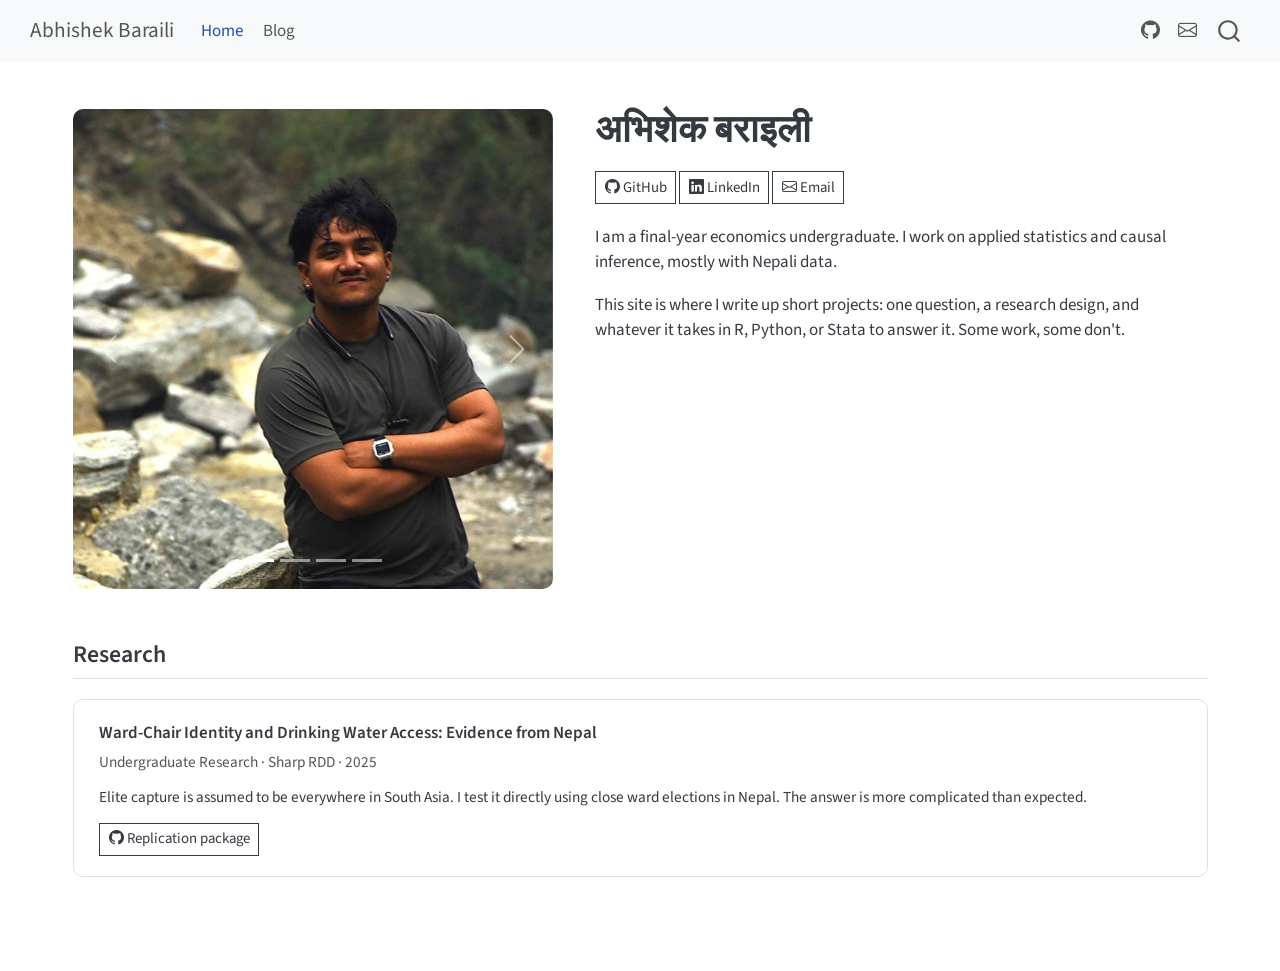
==== commit 90dcef12: "Swap section heading and card label" ====
--- a/docs/index.html
+++ b/docs/index.html
@@ -181,11 +181,11 @@
 
 </div>
 <div style="margin-top:3rem;">
-  <h2 style="font-size:1.4rem; font-weight:600; margin-bottom:1.2rem;" class="anchored">Undergraduate Research</h2>
+  <h2 style="font-size:1.4rem; font-weight:600; margin-bottom:1.2rem;" class="anchored">Research</h2>
 
   <div style="border:1px solid #e0e0e0; border-radius:10px; padding:1.2rem 1.5rem; margin-bottom:1rem;">
     <div style="font-weight:600; font-size:1rem; margin-bottom:0.3rem;">Ward-Chair Identity and Drinking Water Access: Evidence from Nepal</div>
-    <div style="font-size:0.9rem; color:#555; margin-bottom:0.7rem;">Undergraduate Thesis · Sharp RDD · 2025</div>
+    <div style="font-size:0.9rem; color:#555; margin-bottom:0.7rem;">Undergraduate Research · Sharp RDD · 2025</div>
     <p style="font-size:0.9rem; margin-bottom:0.8rem;">Elite capture is assumed to be everywhere in South Asia. I test it directly using close ward elections in Nepal. The answer is more complicated than expected.</p>
     <a href="https://github.com/abhishekbaraili/caste-water-rdd-nepal" class="btn btn-outline-dark btn-sm"><i class="bi bi-github"></i> Replication package</a>
   </div>
